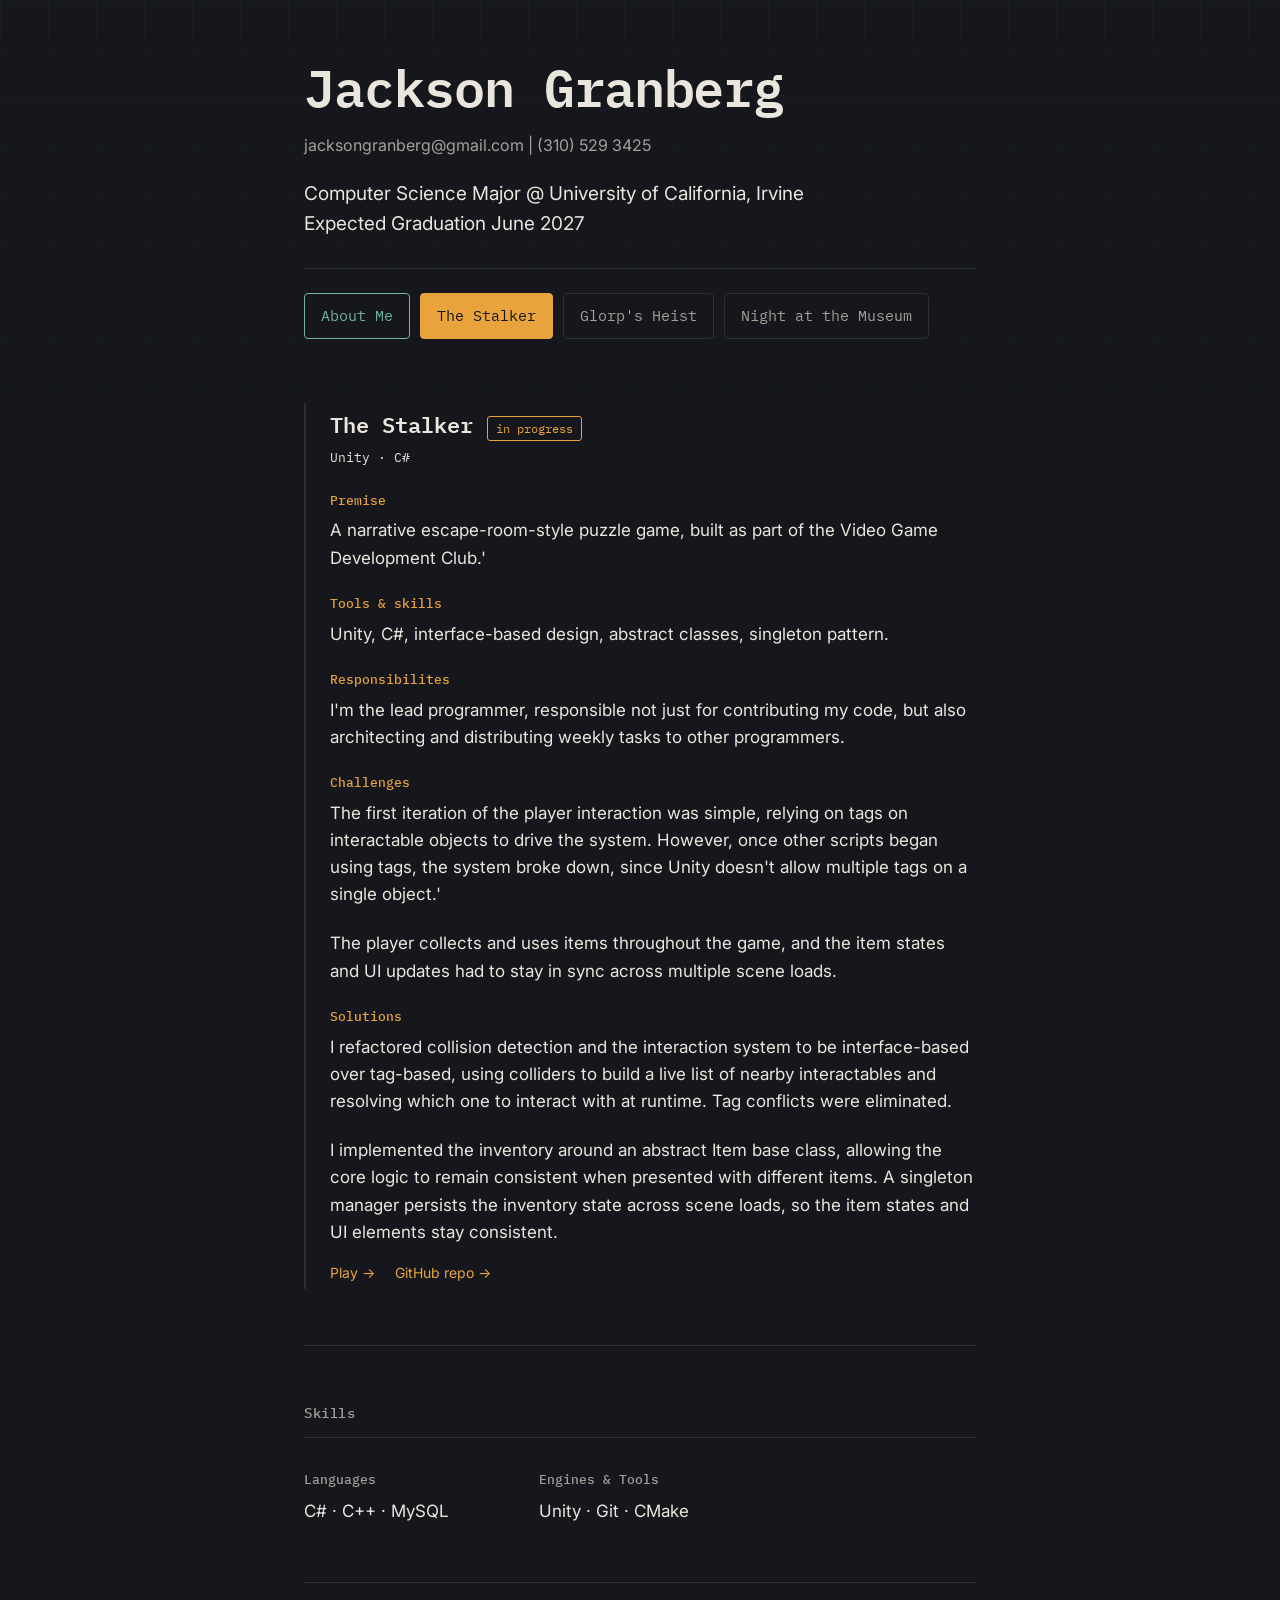
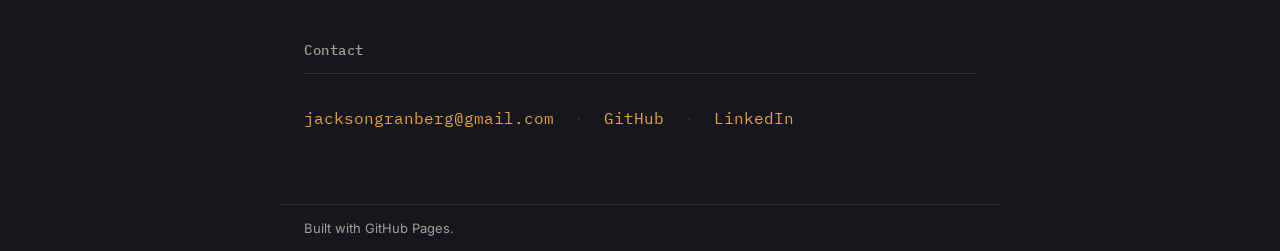
==== projects.html @ 7d77b70b "update 1 reordered some elements, changed landing page, added some links" ====
<!DOCTYPE html>
<html lang="en">
<head>
<meta charset="UTF-8">
<meta name="viewport" content="width=device-width, initial-scale=1.0">
<title>Jackson — Software Engineer</title>
<link rel="preconnect" href="https://fonts.googleapis.com">
<link rel="preconnect" href="https://fonts.gstatic.com" crossorigin>
<link href="https://fonts.googleapis.com/css2?family=IBM+Plex+Mono:wght@400;500;600&family=Inter:wght@400;500&display=swap" rel="stylesheet">
<link rel="stylesheet" href="style.css">
</head>
<body>

<div class="grid-bg" aria-hidden="true"></div>

<header class="intro">
    <div class="wrap">
        <h1>Jackson Granberg</h1>
        <p class="contact">jacksongranberg@gmail.com  |  (310) 529 3425</p>
        <p class="studentinfo">Computer Science Major @ University of California, Irvine<br />Expected Graduation June 2027</p>
        <nav class="tabs" role="tablist">
            <a class="tab-btn about-btn" href="index.html">About Me</a>
            <button class="tab-btn is-active-tab" data-target="stalker" role="tab" aria-selected="true">The Stalker</button>
            <button class="tab-btn" data-target="glorps-heist" role="tab" aria-selected="false">Glorp's Heist</button>
            <button class="tab-btn" data-target="night-museum" role="tab" aria-selected="false">Night at the Museum</button>
        </nav>
    </div>
</header>

<main class="wrap">

  <section id="projects">
    <div class="project-stage">
        
        <article class="project pos-center is-active" id="stalker">
            <div class="project-head">
                <h2>The Stalker</h2>
                <span class="status">in progress</span>
            </div>
            <p class="stack">Unity · C#</p>

            <h4>Premise</h4>
            <p>A narrative escape-room-style puzzle game, built as part of the Video Game Development Club.'</p>

            <h4>Tools &amp; skills</h4>
            <p>Unity, C#, interface-based design, abstract classes, singleton pattern.</p>

            <h4>Responsibilites</h4>
            <p>I'm the lead programmer, responsible not just for contributing my code, but also architecting and distributing weekly tasks to other programmers.</p>

            <h4>Challenges</h4>
            <p>The first iteration of the player interaction was simple, relying on tags on interactable objects to drive the system. However, once other scripts began using tags, the system broke down, since Unity doesn't allow multiple tags on a single object.'</p>
            <p>The player collects and uses items throughout the game, and the item states and UI updates had to stay in sync across multiple scene loads.</p>

            <h4>Solutions</h4>
            <p>I refactored collision detection and the interaction system to be interface-based over tag-based, using colliders to build a live list of nearby interactables and resolving which one to interact with at runtime. Tag conflicts were eliminated.</p>
            <p>I implemented the inventory around an abstract Item base class, allowing the core logic to remain consistent when presented with different items. A singleton manager persists the inventory state across scene loads, so the item states and UI elements stay consistent.</p>

            <div class="links">
                <a href="PASTE_STALKER_PLAY_LINK" class="link-placeholder">Play →</a>
                <a href="PASTE_STALKER_GITHUB_LINK" class="link-placeholder">GitHub repo →</a>
            </div>
        </article>

        <article class="project pos-left" id="glorps-heist">
            <div class="project-head">
                <h2>Glorp's Heist</h2>
                <span class="status">1st place — game jam</span>
            </div>
            <p class="stack">Unity · C#</p>

            <h4>Premise</h4>
            <p>A guard-patrol puzzle game where players navigate around guards walking fixed paths, timing their movement to stay out of sight.</p>

            <h4>Tools &amp; skills</h4>
            <p>Unity, C#, vision/detection systems, raycasts, modular tooling, working under time pressure.</p>

            <h4>Challenges</h4>
            <p>As a game jam project, we had very little time to spend on level design itself. Hardcoding guard behaviour for each level would make code refinements time-consuming, so more modularity was needed.</p>
            <p>The modularity of the guard patrols caused a second issue with guard vision. The vision cones needed to update in real-time to create responsive, fair gameplay.</p>

            <h4>Solutions</h4>
            <p>I architected the guard patrol system like a level editor, allowing for quick on-the-fly adjustments to paths and timings. It funtions through the Unity inspector, allowing for modifications without touching the code, allowing for rapid iterations.</p>
            <p>To keep vision cones accurate against changing geometry, I used raycasts and colliders to allow for live updates and detection.</p>

            <div class="links">
                <a href="https://becxah.itch.io/glorps-heist" class="link-placeholder">Play →</a>
                <a href="PASTE_GLORPS_HEIST_GITHUB_LINK" class="link-placeholder">GitHub repo →</a>
            </div>
        </article>

    <article class="project pos-left" id="night-museum">
        <div class="project-head">
            <h2>Night at the White House</h2>
            <span class="status">finished — game jam</span>
        </div>
        <p class="stack">Unity · C#</p>

        <h4>Premise</h4>
        <p>A trash-collecting endless roguelike where players clear rooms to earn trash, buy upgrades, and eventually win.</p>

        <h4>Tools &amp; skills</h4>
        <p>Unity, C#, procedural generation, minigame design, texture maps, mouse tracking</p>

        <h4>Challenges</h4>
        <p>One room would get boring fast, so we needed rooms that felt different on different runs to keep gameplay fresh.</p>
        <p>One of our minigames involved wiping dirt off a picture frame, and I had no starting point, so I needed to learn how to implement this feature.</p>

        <h4>Solutions</h4>
        <p>I built three distinct room layouts, which then had randomized trash and trap spawns within a specific areas over a collider.</p>
        <p>To cause the effect of cleaning dirt, I created a dirty render texture, which the player then paints onto using mouse tracking with a texture mask, revealing the sprite underneath.</p>

        <div class="links">
            <a href="https://becxah.itch.io/night-at-the-white-house" class="link-placeholder">Play →</a>
            <a href="PASTE_MUSEUM_GITHUB_LINK" class="link-placeholder">GitHub repo →</a>
        </div>
    </article>

    </div>
  </section>

  <section id="skills">
    <h2 class="section-label">Skills</h2>
    <div class="skills-grid">
      <div class="skills-col">
        <h4>Languages</h4>
        <p>C# · C++ · MySQL</p>
      </div>
      <div class="skills-col">
        <h4>Engines &amp; Tools</h4>
        <p>Unity · Git · CMake</p>
      </div>
    </div>
  </section>

  <section id="contact">
    <h2 class="section-label">Contact</h2>
    <p class="contact-line">
        <a href="mailto:jacksongranberg@gmail.com">jacksongranberg@gmail.com</a>
      <span class="sep">·</span>
      <a href="https://github.com/krazyjax">GitHub</a>
      <span class="sep">·</span>
      <a href="https://linkedin.com/in/jackson-granberg-7b9085273">LinkedIn</a>
    </p>
  </section>

</main>

<footer class="wrap">
  <p>Built with GitHub Pages.</p>
</footer>

<script>
(function () {
  var tabs = document.querySelectorAll('.tab-btn');
  var stage = document.querySelector('.project-stage');

  function switchTo(id) {
    var next = stage.querySelector('#' + id);
    var current = stage.querySelector('.project.is-active');
    if (!next || next === current) return;

    if (current) {
      current.classList.remove('is-active', 'pos-center', 'pos-right');
      current.classList.add('pos-left');
      current.setAttribute('aria-hidden', 'true');
    }

    // Snap the incoming panel to the right, instantly, before animating in.
    next.classList.add('no-transition', 'pos-right');
    next.classList.remove('pos-left', 'pos-center');
    void next.offsetWidth; // force reflow so the snap registers before we transition
    next.classList.remove('no-transition');
    next.removeAttribute('aria-hidden');

    requestAnimationFrame(function () {
      next.classList.remove('pos-right');
      next.classList.add('pos-center', 'is-active');
    });

    tabs.forEach(function (btn) {
      var isTarget = btn.dataset.target === id;
      btn.classList.toggle('is-active-tab', isTarget);
      btn.setAttribute('aria-selected', isTarget);
    });
  }

  tabs.forEach(function (btn) {
    if (!btn.dataset.target) return;
    btn.addEventListener('click', function () {
      switchTo(btn.dataset.target);
    });
  });
})();
</script>

</body>
</html>
---- style.css ----
:root {
  --bg: #15171c;
  --bg-raised: #1b1e24;
  --text: #eae6dd;
  --text-dim: #a4a099;
  --accent: #e8a33d;
  --accent2: #6fb3a0;
  --rule: #2b2e35;
  --mono: 'IBM Plex Mono', 'Courier New', monospace;
  --sans: 'Inter', -apple-system, BlinkMacSystemFont, 'Segoe UI', sans-serif;
}

* { box-sizing: border-box; }

html {
  scroll-behavior: smooth;
}

body {
  margin: 0;
  background: var(--bg);
  color: var(--text);
  font-family: var(--sans);
  line-height: 1.6;
  font-size: 17px;
  position: relative;
}

@media (prefers-reduced-motion: reduce) {
  html { scroll-behavior: auto; }
}

.grid-bg {
  position: fixed;
  inset: 0;
  z-index: 0;
  pointer-events: none;
  background-image:
    linear-gradient(var(--rule) 1px, transparent 1px),
    linear-gradient(90deg, var(--rule) 1px, transparent 1px);
  background-size: 48px 48px;
  opacity: 0.25;
  mask-image: linear-gradient(to bottom, black, transparent 700px);
  -webkit-mask-image: linear-gradient(to bottom, black, transparent 700px);
}

.wrap {
  max-width: 720px;
  margin: 0 auto;
  padding: 0 24px;
  position: relative;
  z-index: 1;
}

/* Intro */

.intro {
  padding: 45px 0 8px;
}

.prompt {
  font-family: var(--mono);
  color: var(--text-dim);
  font-size: 15px;
  margin: 0 0 8px;
}

.prompt-symbol {
  color: var(--accent);
}

h1 {
  font-family: var(--mono);
  font-size: 52px;
  font-weight: 600;
  margin: 0 0 5px;
  letter-spacing: -0.02em;
}

.contact {
    font-size: 16px;
    max-width: 58ch;
    color: var(--text-dim);
    margin: 0 0 20px;
}

.studentinfo {
  font-size: 19px;
  max-width: 54ch;
  margin: 0 0 12px;
  color: var(--text);
}

.sub {
  font-size: 16px;
  max-width: 58ch;
  color: var(--text-dim);
  margin: 0;
}

.sub em {
  color: var(--text);
  font-style: normal;
  border-bottom: 1px solid var(--accent);
}

/* Tabs */

.tabs {
  display: flex;
  flex-wrap: wrap;
  gap: 10px;
  margin-top: 28px;
  padding-top: 24px;
  border-top: 1px solid var(--rule);
}

.tab-btn {
  font-family: var(--mono);
  font-size: 15px;
  color: var(--text-dim);
  background: transparent;
  border: 1px solid var(--rule);
  border-radius: 4px;
  padding: 10px 16px;
  cursor: pointer;
  text-decoration: none;
  display: inline-block;
  transition: color .2s ease, border-color .2s ease, background .2s ease;
}

.tab-btn:hover {
  color: var(--text);
  border-color: var(--text-dim);
}

.tab-btn:focus-visible {
  outline: 2px solid var(--accent);
  outline-offset: 2px;
}

.tab-btn.is-active-tab {
  color: var(--bg);
  background: var(--accent);
  border-color: var(--accent);
}

.tab-btn.about-btn {
  color: var(--accent2);
  border-color: var(--accent2);
}

.tab-btn.about-btn:hover {
  color: var(--bg);
  background: var(--accent2);
  border-color: var(--accent2);
}

.tab-btn.about-btn.is-active-tab {
  color: var(--bg);
  background: var(--accent2);
  border-color: var(--accent2);
}

/* Section labels (Skills / Contact) */

.section-label {
  font-family: var(--mono);
  font-size: 14px;
  font-weight: 500;
  letter-spacing: 0.04em;
  color: var(--text-dim);
  margin: 0 0 32px;
  padding-bottom: 12px;
  border-bottom: 1px solid var(--rule);
}

section {
  padding: 56px 0;
}

section + section {
  border-top: 1px solid var(--rule);
}

/* Project stage — all panels stacked in the same grid cell, only one visible */

.project-stage {
  display: grid;
}

.project-stage .project {
  grid-column: 1;
  grid-row: 1;
  transition: opacity .5s cubic-bezier(.4,0,.2,1), transform .5s cubic-bezier(.4,0,.2,1);
  pointer-events: none;
}

.project-stage .project.no-transition {
  transition: none;
}

.project-stage .project.pos-left {
  opacity: 0;
  transform: translateX(-36px);
}

.project-stage .project.pos-right {
  opacity: 0;
  transform: translateX(36px);
}

.project-stage .project.pos-center {
  opacity: 1;
  transform: translateX(0);
}

.project-stage .project.is-active {
  pointer-events: auto;
}

/* Projects — case study content */

.project {
  border-left: 2px solid var(--rule);
  padding: 4px 0 4px 24px;
}

.project-head {
  display: flex;
  align-items: baseline;
  gap: 14px;
  flex-wrap: wrap;
  margin-bottom: 6px;
}

.project h2 {
  font-family: var(--mono);
  font-size: 22px;
  font-weight: 600;
  margin: 0;
  color: var(--text);
}

.status {
  font-family: var(--mono);
  font-size: 12px;
  padding: 2px 8px;
  border-radius: 3px;
  white-space: nowrap;
  color: var(--accent);
  border: 1px solid var(--accent);
}

.stack {
  font-family: var(--mono);
  font-size: 13px;
  color: var(--text-dim);
  margin: 0 0 22px;
}

.project h4 {
  font-family: var(--mono);
  font-size: 13px;
  font-weight: 500;
  color: var(--accent);
  margin: 0 0 6px;
}

.project p {
  margin: 0 0 22px;
  color: var(--text);
  max-width: 62ch;
}

.links {
  display: flex;
  gap: 20px;
  font-size: 14px;
  margin-top: -6px;
}

.links a {
  color: var(--accent);
  text-decoration: none;
  border-bottom: 1px solid transparent;
}

.links a:hover,
.links a:focus-visible {
  border-bottom-color: var(--accent);
}

/* Skills */

.skills-grid {
  display: grid;
  grid-template-columns: repeat(3, 1fr);
  gap: 32px;
}

.skills-col h4 {
  font-family: var(--mono);
  font-size: 13px;
  font-weight: 500;
  color: var(--text-dim);
  margin: 0 0 8px;
}

.skills-col p {
  margin: 0;
}

/* Contact */

.contact-line {
  font-family: var(--mono);
  font-size: 16px;
}

.contact-line a {
  color: var(--accent);
  text-decoration: none;
  border-bottom: 1px solid transparent;
}

.contact-line a:hover,
.contact-line a:focus-visible {
  border-bottom-color: var(--accent);
}

.sep {
  color: var(--rule);
  margin: 0 10px;
}

/* About page */

.about-hero p {
  max-width: 60ch;
  color: var(--text-dim);
}

.about-block {
  margin-bottom: 40px;
}

.about-block:last-child {
  margin-bottom: 0;
}

.about-block h4 {
  font-family: var(--mono);
  font-size: 13px;
  font-weight: 500;
  color: var(--accent2);
  margin: 0 0 8px;
}

.about-block p {
  margin: 0;
  max-width: 62ch;
  color: var(--text);
}

footer {
  padding: 32px 0 64px;
  color: var(--text-dim);
  font-size: 13px;
  border-top: 1px solid var(--rule);
}

a:focus-visible,
button:focus-visible {
  outline: 2px solid var(--accent);
  outline-offset: 2px;
}

/* Responsive */

@media (max-width: 600px) {
  .intro { padding: 64px 0 48px; }
  h1 { font-size: 38px; }
  .role { font-size: 17px; }
  .skills-grid { grid-template-columns: 1fr; gap: 20px; }
  .project { padding-left: 16px; }
  .tab-btn { font-size: 13px; padding: 9px 12px; }
}
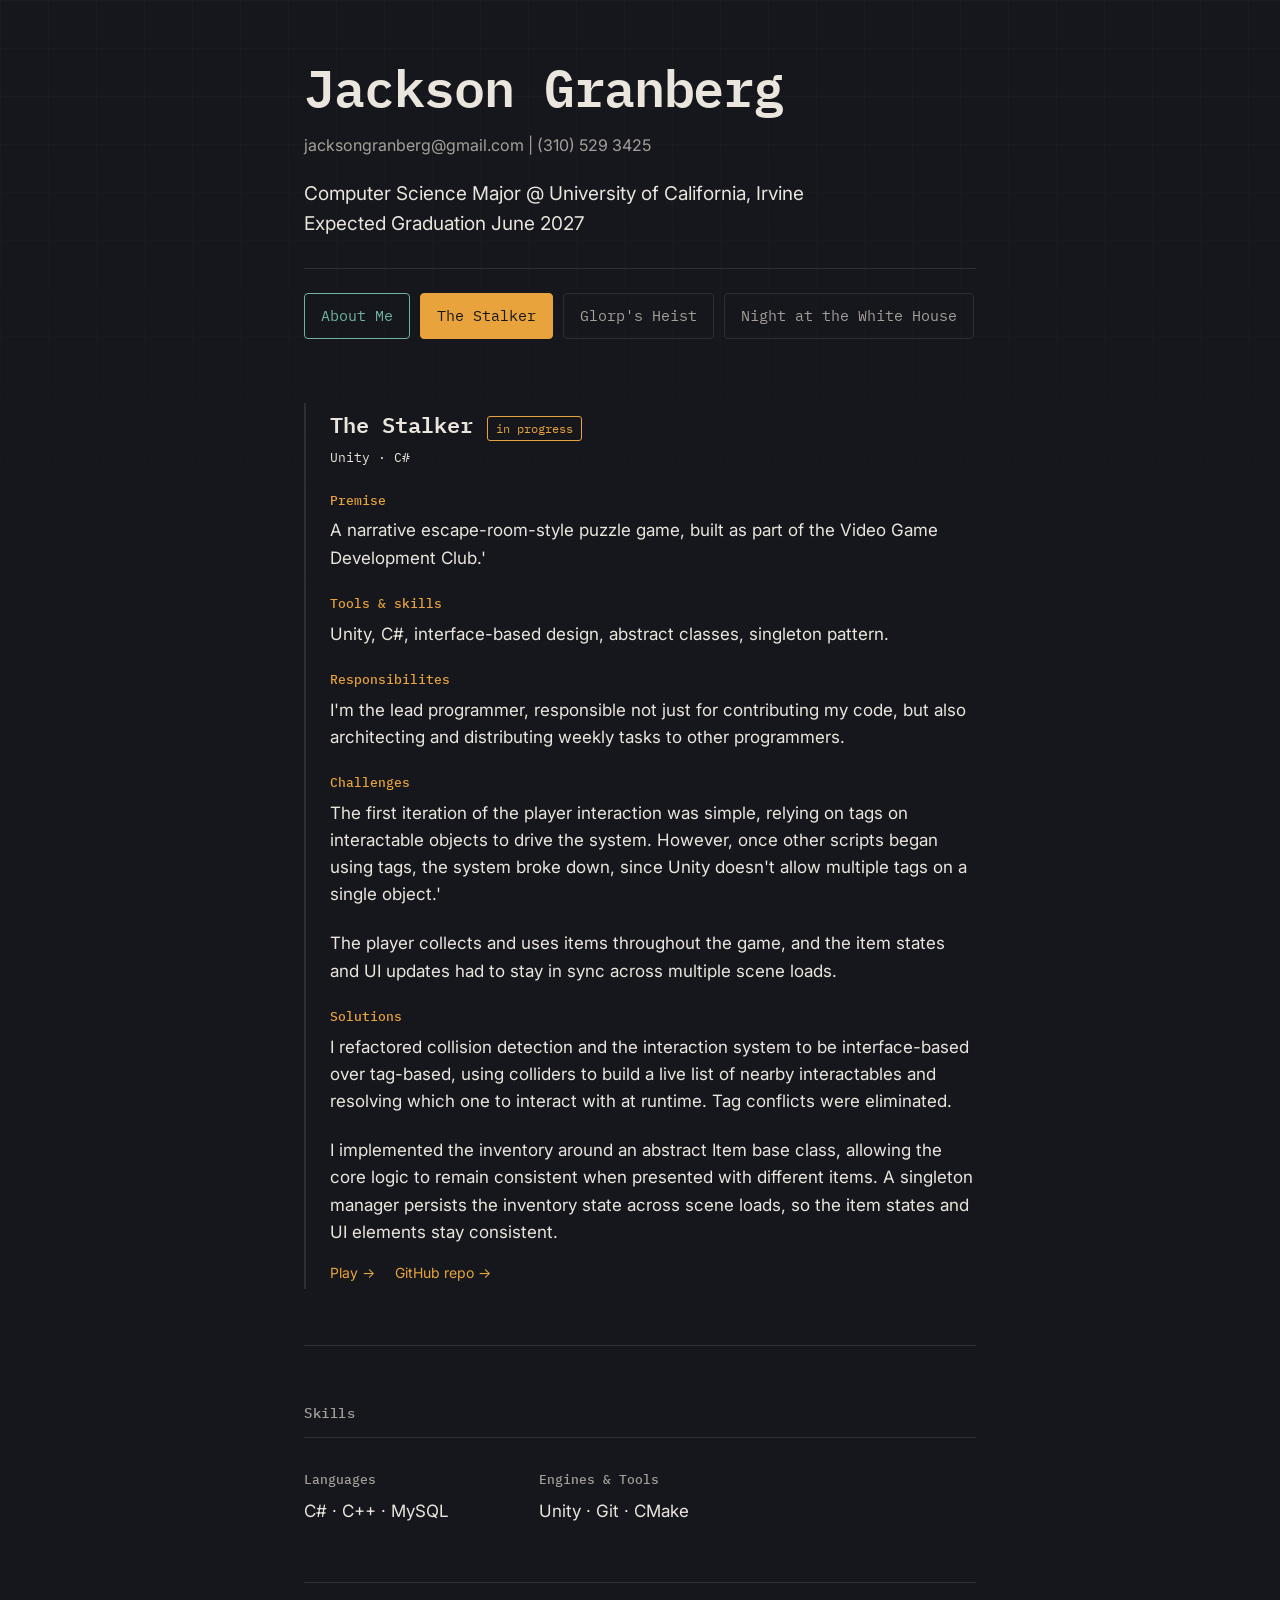
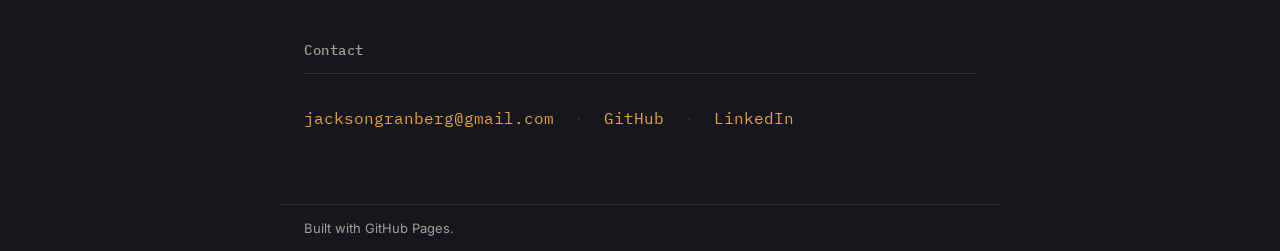
==== commit ed24ab09: "fixed a typo" ====
--- a/projects.html
+++ b/projects.html
@@ -22,7 +22,7 @@
             <a class="tab-btn about-btn" href="index.html">About Me</a>
             <button class="tab-btn is-active-tab" data-target="stalker" role="tab" aria-selected="true">The Stalker</button>
             <button class="tab-btn" data-target="glorps-heist" role="tab" aria-selected="false">Glorp's Heist</button>
-            <button class="tab-btn" data-target="night-museum" role="tab" aria-selected="false">Night at the Museum</button>
+            <button class="tab-btn" data-target="night-museum" role="tab" aria-selected="false">Night at the White House</button>
         </nav>
     </div>
 </header>
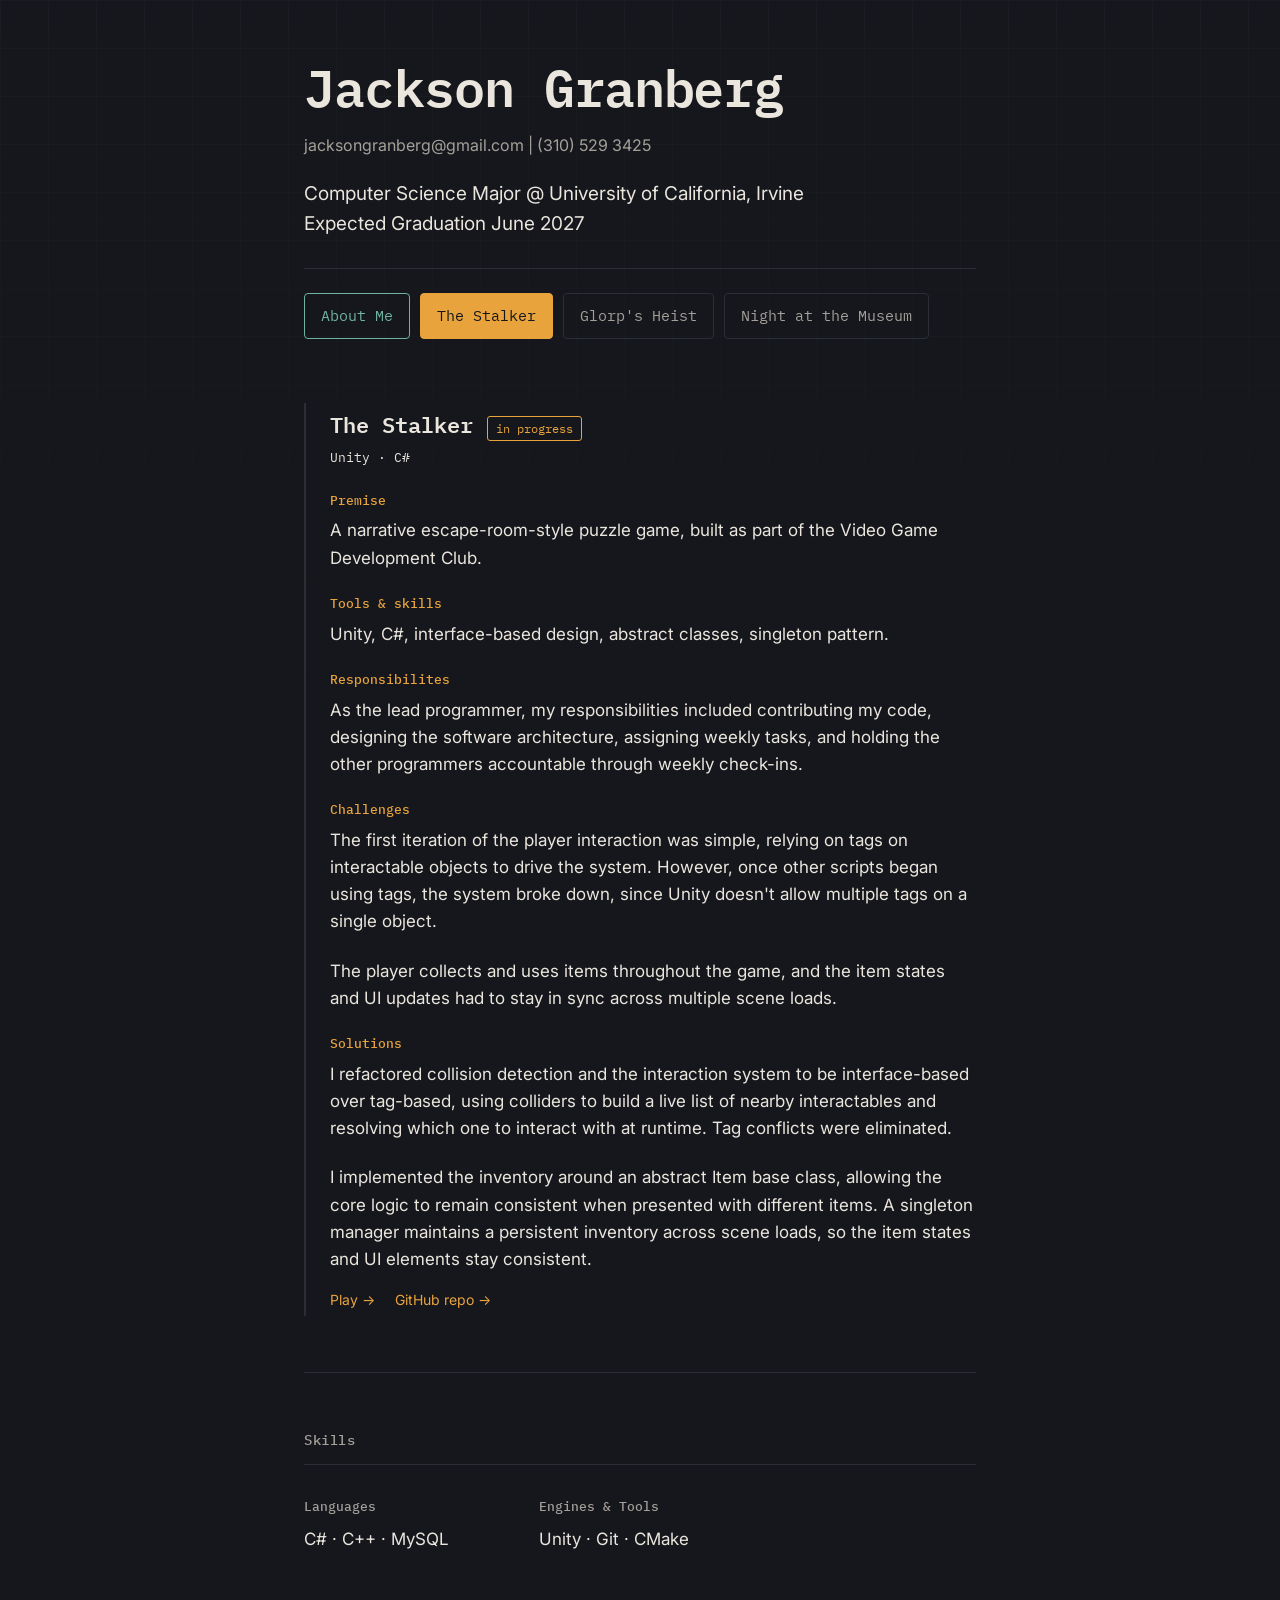
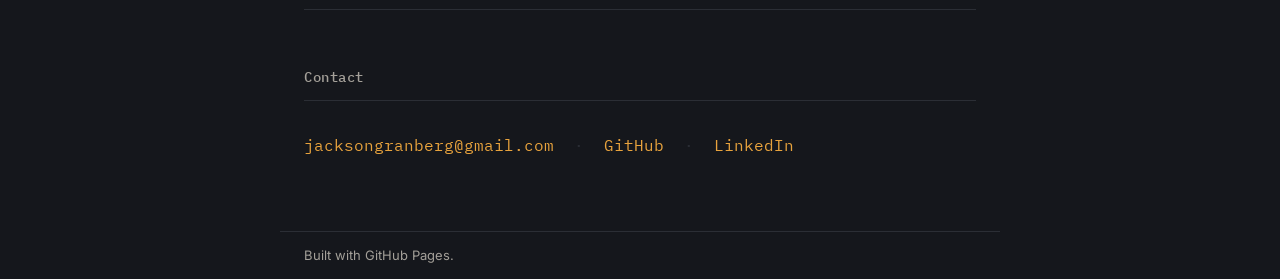
==== commit 6a52c641: "proofread and edit of projects.html" ====
--- a/projects.html
+++ b/projects.html
@@ -22,7 +22,7 @@
             <a class="tab-btn about-btn" href="index.html">About Me</a>
             <button class="tab-btn is-active-tab" data-target="stalker" role="tab" aria-selected="true">The Stalker</button>
             <button class="tab-btn" data-target="glorps-heist" role="tab" aria-selected="false">Glorp's Heist</button>
-            <button class="tab-btn" data-target="night-museum" role="tab" aria-selected="false">Night at the White House</button>
+            <button class="tab-btn" data-target="night-museum" role="tab" aria-selected="false">Night at the Museum</button>
         </nav>
     </div>
 </header>
@@ -40,21 +40,21 @@
             <p class="stack">Unity · C#</p>
 
             <h4>Premise</h4>
-            <p>A narrative escape-room-style puzzle game, built as part of the Video Game Development Club.'</p>
+            <p>A narrative escape-room-style puzzle game, built as part of the Video Game Development Club.</p>
 
             <h4>Tools &amp; skills</h4>
             <p>Unity, C#, interface-based design, abstract classes, singleton pattern.</p>
 
             <h4>Responsibilites</h4>
-            <p>I'm the lead programmer, responsible not just for contributing my code, but also architecting and distributing weekly tasks to other programmers.</p>
+            <p>As the lead programmer, my responsibilities included contributing my code, designing the software architecture, assigning weekly tasks, and holding the other programmers accountable through weekly check-ins.</p>
 
             <h4>Challenges</h4>
-            <p>The first iteration of the player interaction was simple, relying on tags on interactable objects to drive the system. However, once other scripts began using tags, the system broke down, since Unity doesn't allow multiple tags on a single object.'</p>
+            <p>The first iteration of the player interaction was simple, relying on tags on interactable objects to drive the system. However, once other scripts began using tags, the system broke down, since Unity doesn't allow multiple tags on a single object.</p>
             <p>The player collects and uses items throughout the game, and the item states and UI updates had to stay in sync across multiple scene loads.</p>
 
             <h4>Solutions</h4>
             <p>I refactored collision detection and the interaction system to be interface-based over tag-based, using colliders to build a live list of nearby interactables and resolving which one to interact with at runtime. Tag conflicts were eliminated.</p>
-            <p>I implemented the inventory around an abstract Item base class, allowing the core logic to remain consistent when presented with different items. A singleton manager persists the inventory state across scene loads, so the item states and UI elements stay consistent.</p>
+            <p>I implemented the inventory around an abstract Item base class, allowing the core logic to remain consistent when presented with different items. A singleton manager maintains a persistent inventory across scene loads, so the item states and UI elements stay consistent.</p>
 
             <div class="links">
                 <a href="PASTE_STALKER_PLAY_LINK" class="link-placeholder">Play →</a>
@@ -80,12 +80,12 @@
             <p>The modularity of the guard patrols caused a second issue with guard vision. The vision cones needed to update in real-time to create responsive, fair gameplay.</p>
 
             <h4>Solutions</h4>
-            <p>I architected the guard patrol system like a level editor, allowing for quick on-the-fly adjustments to paths and timings. It funtions through the Unity inspector, allowing for modifications without touching the code, allowing for rapid iterations.</p>
-            <p>To keep vision cones accurate against changing geometry, I used raycasts and colliders to allow for live updates and detection.</p>
+            <p>I deisgned the guard patrol system with many easily adjustable options, allowing for quick on-the-fly adjustments to paths and timings. It functions through the Unity inspector, allowing for modifications without touching the code, allowing for rapid iterations. The overall function is similar to that of a level editor.</p>
+            <p>To keep vision cones accurate against changing geometry, I used raycasts and colliders for realistic, responsive live updates and detection.</p>
 
             <div class="links">
                 <a href="https://becxah.itch.io/glorps-heist" class="link-placeholder">Play →</a>
-                <a href="PASTE_GLORPS_HEIST_GITHUB_LINK" class="link-placeholder">GitHub repo →</a>
+                <a href="https://github.com/KrazyJax/Glorps-Heist-Source-Code" class="link-placeholder">GitHub repo →</a>
             </div>
         </article>
 
@@ -103,16 +103,16 @@
         <p>Unity, C#, procedural generation, minigame design, texture maps, mouse tracking</p>
 
         <h4>Challenges</h4>
-        <p>One room would get boring fast, so we needed rooms that felt different on different runs to keep gameplay fresh.</p>
-        <p>One of our minigames involved wiping dirt off a picture frame, and I had no starting point, so I needed to learn how to implement this feature.</p>
+        <p>Using a single lacked novelty for the user and would've gotten stale fast, so we needed rooms that felt different on different runs to keep gameplay fresh.</p>
+        <p>One of our minigames involved wiping dirt off a picture frame. Having no starting point, so I needed to learn how to implement this feature.</p>
 
         <h4>Solutions</h4>
-        <p>I built three distinct room layouts, which then had randomized trash and trap spawns within a specific areas over a collider.</p>
+        <p>I built three distinct room layouts, which then had randomized trash and trap spawns within specific areas over a collider.</p>
         <p>To cause the effect of cleaning dirt, I created a dirty render texture, which the player then paints onto using mouse tracking with a texture mask, revealing the sprite underneath.</p>
 
         <div class="links">
             <a href="https://becxah.itch.io/night-at-the-white-house" class="link-placeholder">Play →</a>
-            <a href="PASTE_MUSEUM_GITHUB_LINK" class="link-placeholder">GitHub repo →</a>
+            <a href="https://github.com/KrazyJax/Night-At-The-White-House-Source-Code" class="link-placeholder">GitHub repo →</a>
         </div>
     </article>
 
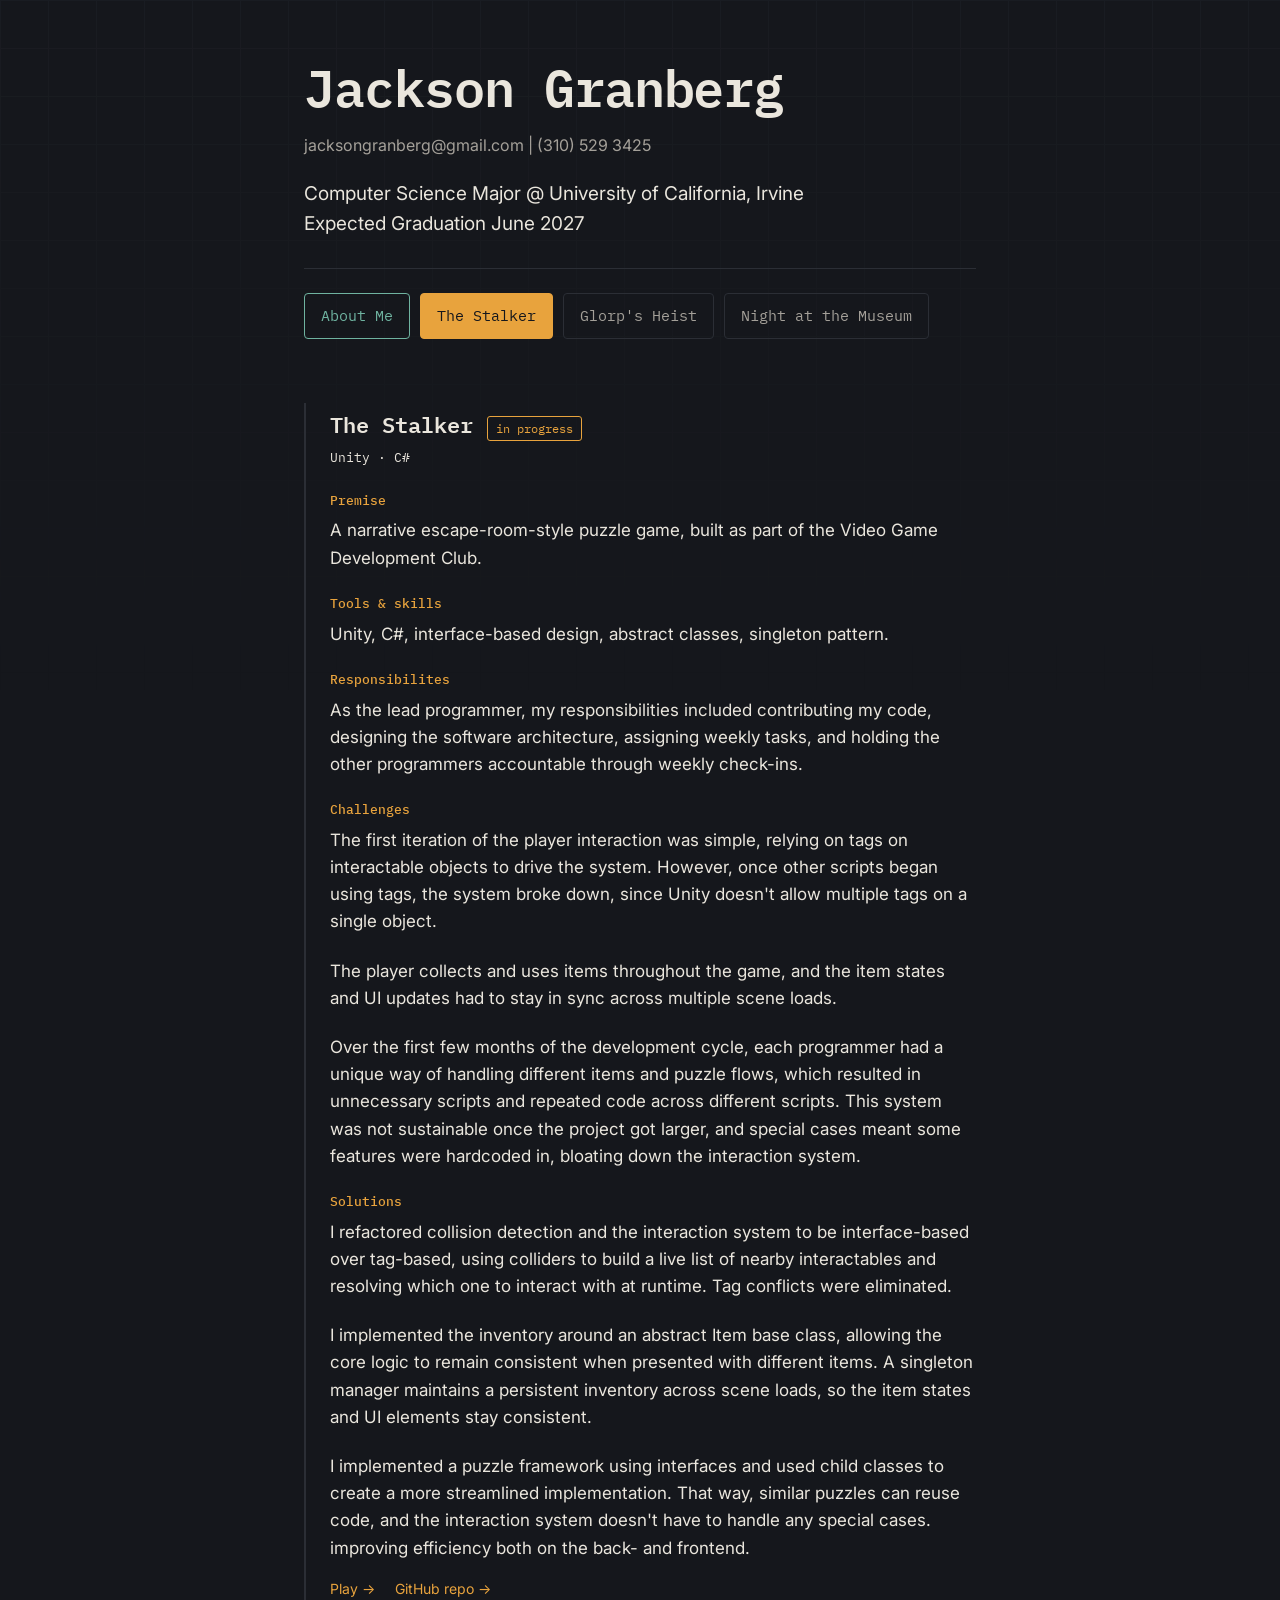
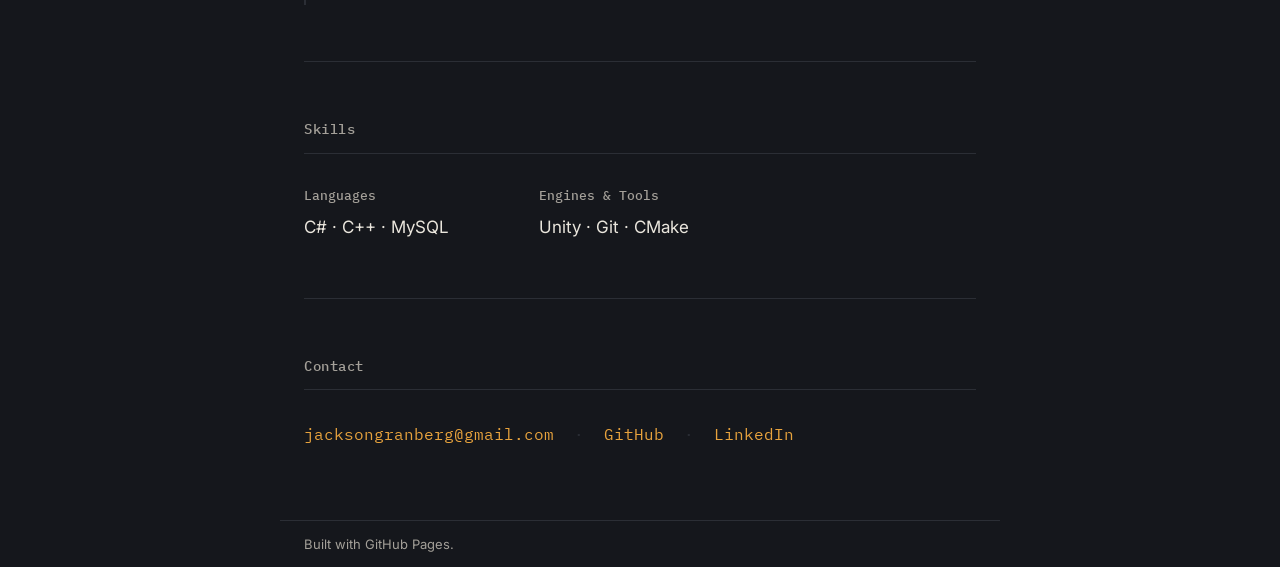
==== commit 56bb643d: "added detail to The Stalker" ====
--- a/projects.html
+++ b/projects.html
@@ -51,10 +51,12 @@
             <h4>Challenges</h4>
             <p>The first iteration of the player interaction was simple, relying on tags on interactable objects to drive the system. However, once other scripts began using tags, the system broke down, since Unity doesn't allow multiple tags on a single object.</p>
             <p>The player collects and uses items throughout the game, and the item states and UI updates had to stay in sync across multiple scene loads.</p>
+            <p>Over the first few months of the development cycle, each programmer had a unique way of handling different items and puzzle flows, which resulted in unnecessary scripts and repeated code across different scripts. This system was not sustainable once the project got larger, and special cases meant some features were hardcoded in, bloating down the interaction system.</p>
 
             <h4>Solutions</h4>
             <p>I refactored collision detection and the interaction system to be interface-based over tag-based, using colliders to build a live list of nearby interactables and resolving which one to interact with at runtime. Tag conflicts were eliminated.</p>
             <p>I implemented the inventory around an abstract Item base class, allowing the core logic to remain consistent when presented with different items. A singleton manager maintains a persistent inventory across scene loads, so the item states and UI elements stay consistent.</p>
+            <p>I implemented a puzzle framework using interfaces and used child classes to create a more streamlined implementation. That way, similar puzzles can reuse code, and the interaction system doesn't have to handle any special cases. improving efficiency both on the back- and frontend.</p>
 
             <div class="links">
                 <a href="PASTE_STALKER_PLAY_LINK" class="link-placeholder">Play →</a>
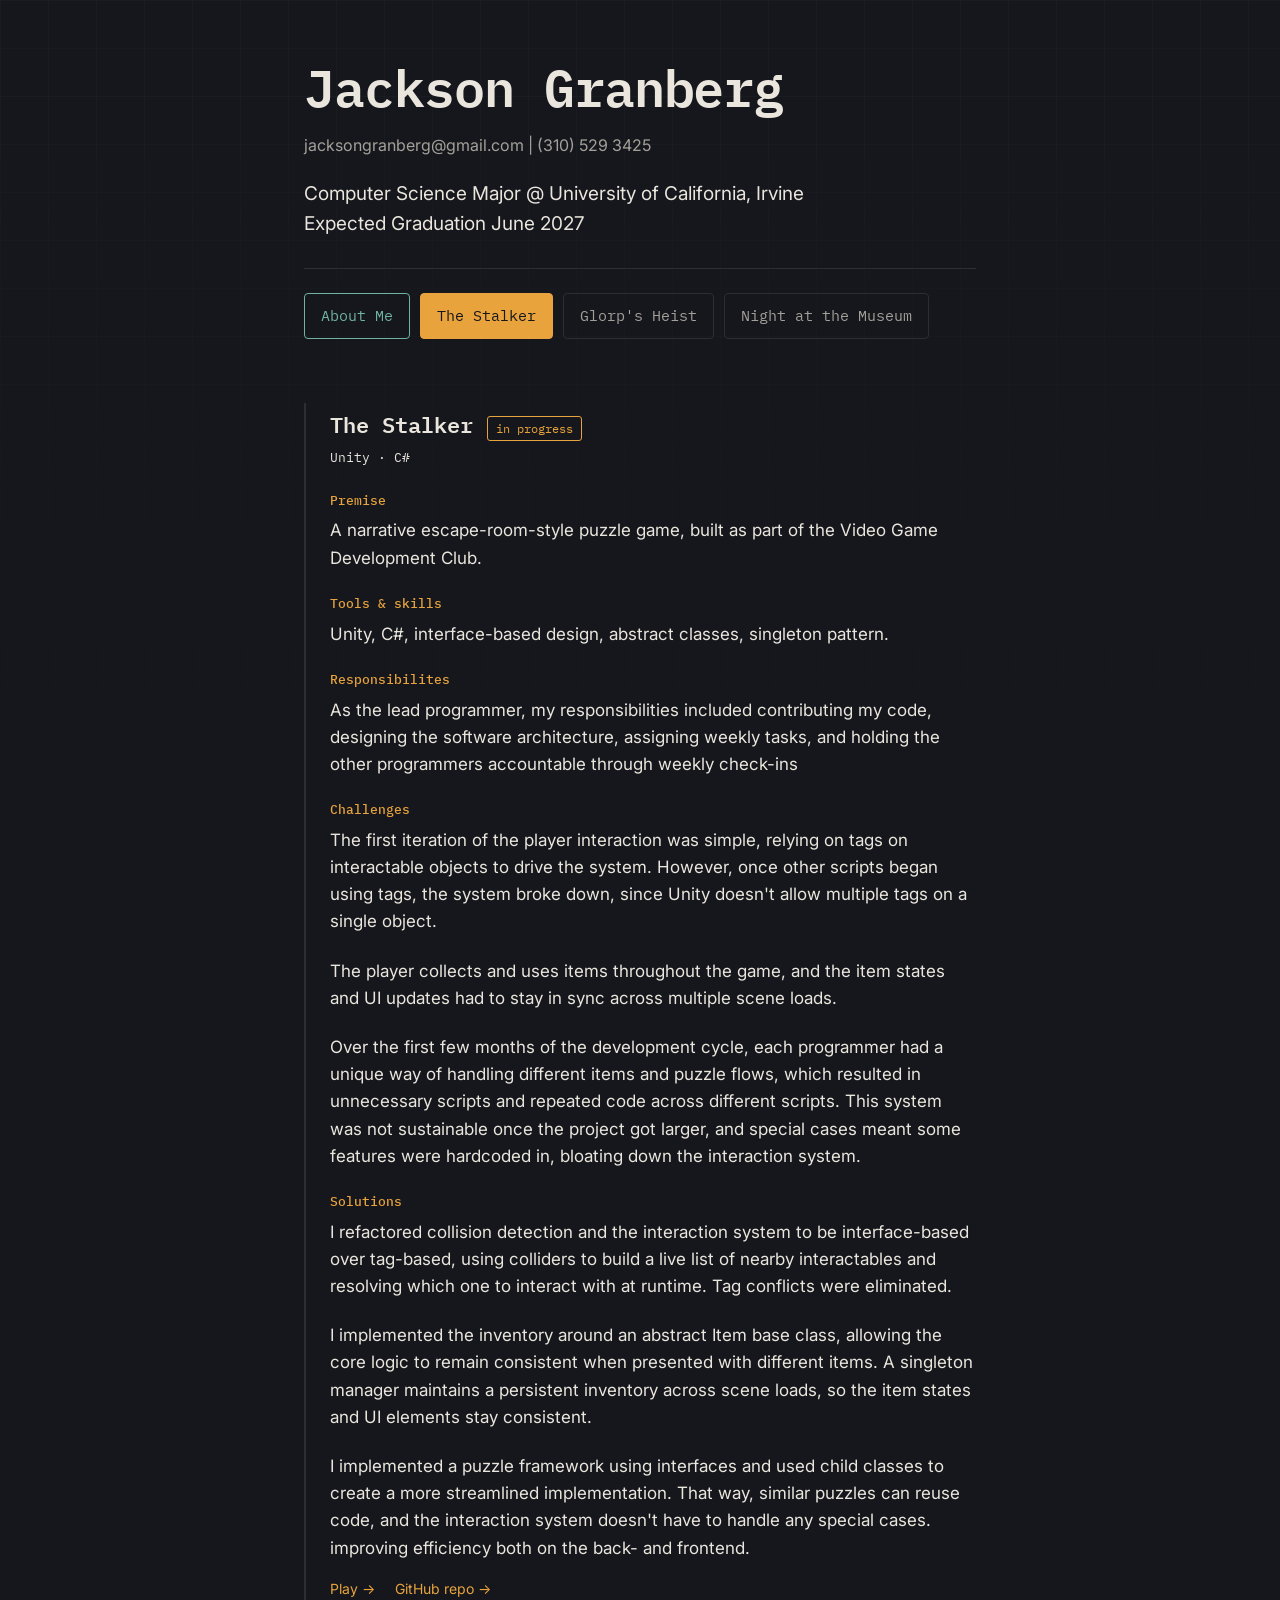
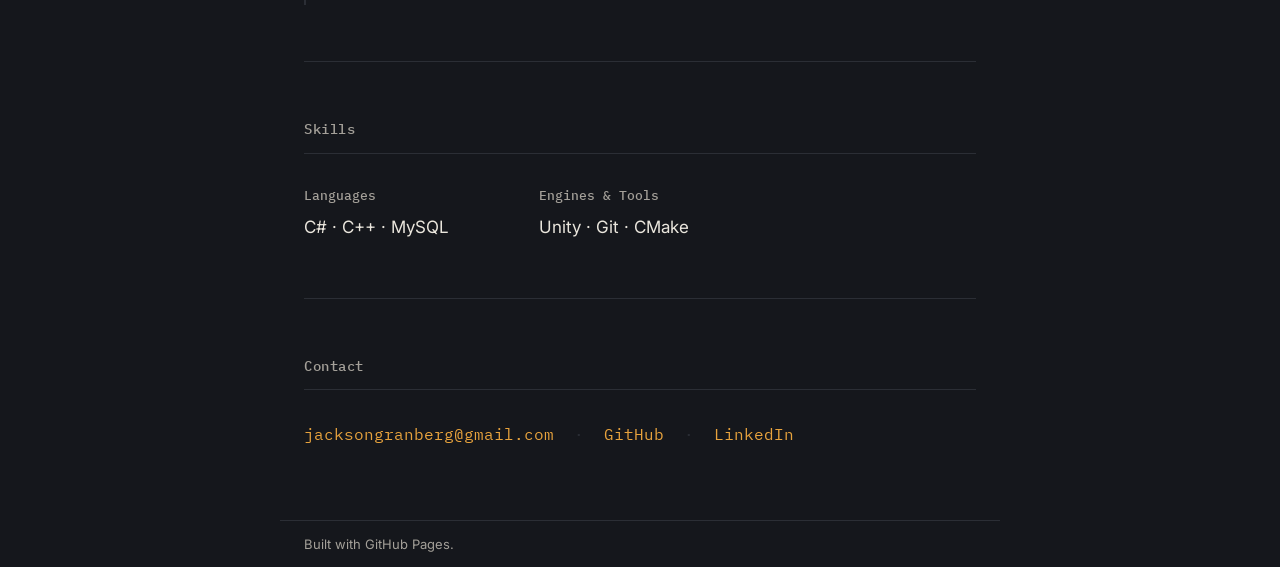
==== commit 46b67501: "Update projects.html" ====
--- a/projects.html
+++ b/projects.html
@@ -46,7 +46,7 @@
             <p>Unity, C#, interface-based design, abstract classes, singleton pattern.</p>
 
             <h4>Responsibilites</h4>
-            <p>As the lead programmer, my responsibilities included contributing my code, designing the software architecture, assigning weekly tasks, and holding the other programmers accountable through weekly check-ins.</p>
+            <p>As the lead programmer, my responsibilities included contributing my code, designing the software architecture, assigning weekly tasks, and holding the other programmers accountable through weekly check-ins</p>
 
             <h4>Challenges</h4>
             <p>The first iteration of the player interaction was simple, relying on tags on interactable objects to drive the system. However, once other scripts began using tags, the system broke down, since Unity doesn't allow multiple tags on a single object.</p>
@@ -75,7 +75,7 @@
             <p>A guard-patrol puzzle game where players navigate around guards walking fixed paths, timing their movement to stay out of sight.</p>
 
             <h4>Tools &amp; skills</h4>
-            <p>Unity, C#, vision/detection systems, raycasts, modular tooling, working under time pressure.</p>
+            <p>Unity, C#, vision/detection systems, raycasts, modular tooling, working under time pressure</p>
 
             <h4>Challenges</h4>
             <p>As a game jam project, we had very little time to spend on level design itself. Hardcoding guard behaviour for each level would make code refinements time-consuming, so more modularity was needed.</p>
@@ -102,7 +102,7 @@
         <p>A trash-collecting endless roguelike where players clear rooms to earn trash, buy upgrades, and eventually win.</p>
 
         <h4>Tools &amp; skills</h4>
-        <p>Unity, C#, procedural generation, minigame design, texture maps, mouse tracking</p>
+        <p>Unity, C#, procedural generation, minigame design, texture maps, mouse tracking, working under time pressure</p>
 
         <h4>Challenges</h4>
         <p>Using a single lacked novelty for the user and would've gotten stale fast, so we needed rooms that felt different on different runs to keep gameplay fresh.</p>
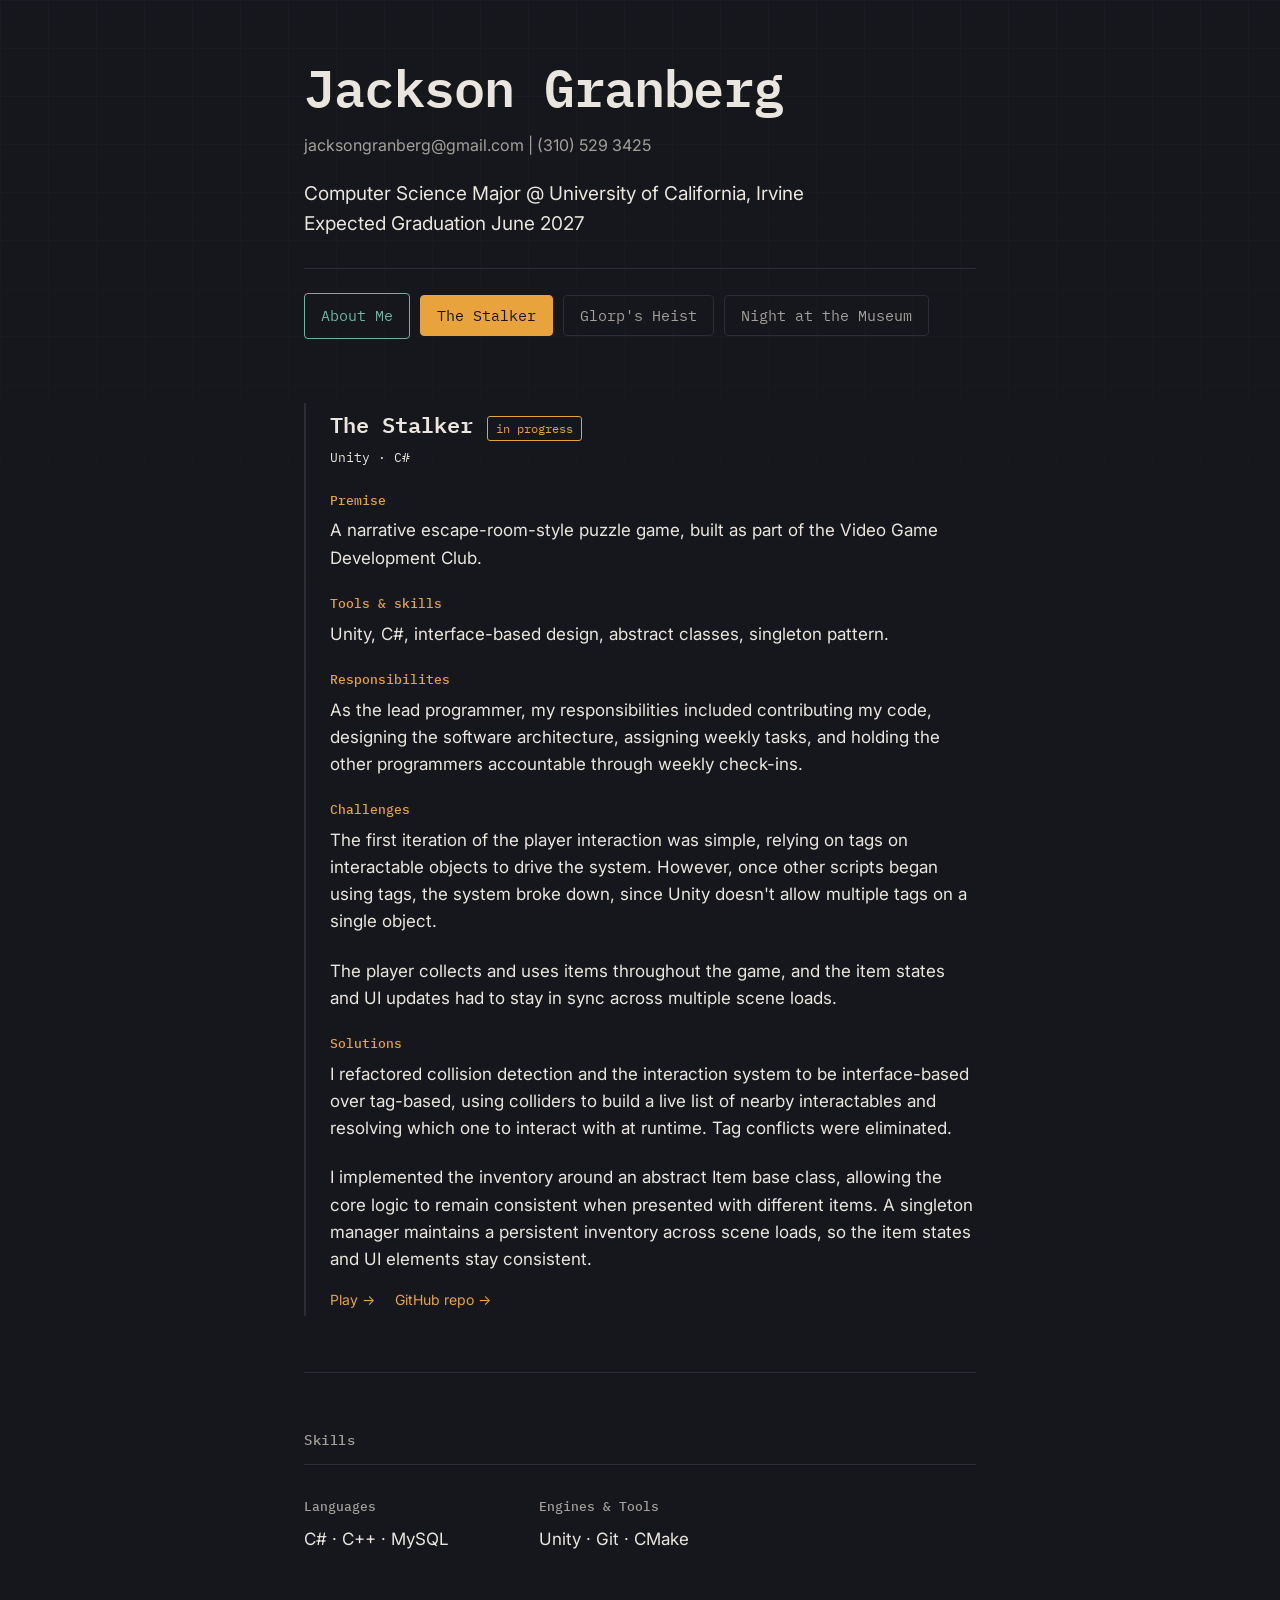
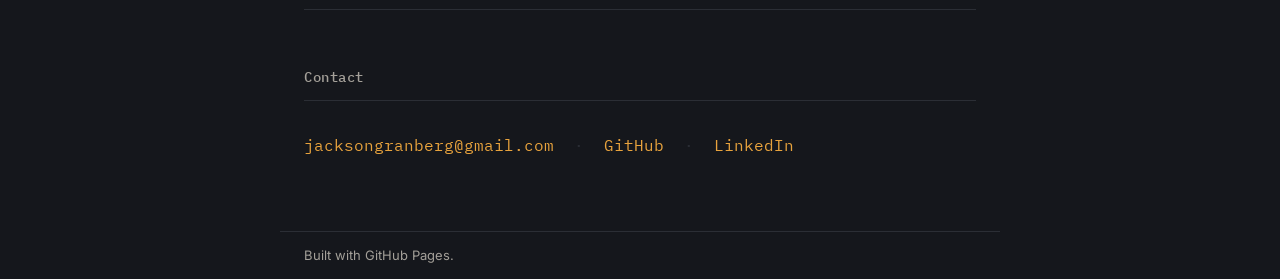
==== commit 2656a124: "final draft still missing gifs for each of the games, as well as github and itch links for the stalk" ====
--- a/projects.html
+++ b/projects.html
@@ -46,17 +46,15 @@
             <p>Unity, C#, interface-based design, abstract classes, singleton pattern.</p>
 
             <h4>Responsibilites</h4>
-            <p>As the lead programmer, my responsibilities included contributing my code, designing the software architecture, assigning weekly tasks, and holding the other programmers accountable through weekly check-ins</p>
+            <p>As the lead programmer, my responsibilities included contributing my code, designing the software architecture, assigning weekly tasks, and holding the other programmers accountable through weekly check-ins.</p>
 
             <h4>Challenges</h4>
             <p>The first iteration of the player interaction was simple, relying on tags on interactable objects to drive the system. However, once other scripts began using tags, the system broke down, since Unity doesn't allow multiple tags on a single object.</p>
             <p>The player collects and uses items throughout the game, and the item states and UI updates had to stay in sync across multiple scene loads.</p>
-            <p>Over the first few months of the development cycle, each programmer had a unique way of handling different items and puzzle flows, which resulted in unnecessary scripts and repeated code across different scripts. This system was not sustainable once the project got larger, and special cases meant some features were hardcoded in, bloating down the interaction system.</p>
 
             <h4>Solutions</h4>
             <p>I refactored collision detection and the interaction system to be interface-based over tag-based, using colliders to build a live list of nearby interactables and resolving which one to interact with at runtime. Tag conflicts were eliminated.</p>
             <p>I implemented the inventory around an abstract Item base class, allowing the core logic to remain consistent when presented with different items. A singleton manager maintains a persistent inventory across scene loads, so the item states and UI elements stay consistent.</p>
-            <p>I implemented a puzzle framework using interfaces and used child classes to create a more streamlined implementation. That way, similar puzzles can reuse code, and the interaction system doesn't have to handle any special cases. improving efficiency both on the back- and frontend.</p>
 
             <div class="links">
                 <a href="PASTE_STALKER_PLAY_LINK" class="link-placeholder">Play →</a>
@@ -75,7 +73,7 @@
             <p>A guard-patrol puzzle game where players navigate around guards walking fixed paths, timing their movement to stay out of sight.</p>
 
             <h4>Tools &amp; skills</h4>
-            <p>Unity, C#, vision/detection systems, raycasts, modular tooling, working under time pressure</p>
+            <p>Unity, C#, vision/detection systems, raycasts, modular tooling, working under time pressure.</p>
 
             <h4>Challenges</h4>
             <p>As a game jam project, we had very little time to spend on level design itself. Hardcoding guard behaviour for each level would make code refinements time-consuming, so more modularity was needed.</p>
@@ -102,7 +100,7 @@
         <p>A trash-collecting endless roguelike where players clear rooms to earn trash, buy upgrades, and eventually win.</p>
 
         <h4>Tools &amp; skills</h4>
-        <p>Unity, C#, procedural generation, minigame design, texture maps, mouse tracking, working under time pressure</p>
+        <p>Unity, C#, procedural generation, minigame design, texture maps, mouse tracking</p>
 
         <h4>Challenges</h4>
         <p>Using a single lacked novelty for the user and would've gotten stale fast, so we needed rooms that felt different on different runs to keep gameplay fresh.</p>
--- a/style.css
+++ b/style.css
@@ -109,10 +109,20 @@
 .tabs {
   display: flex;
   flex-wrap: wrap;
+  align-items: center;
   gap: 10px;
   margin-top: 28px;
   padding-top: 24px;
   border-top: 1px solid var(--rule);
+}
+
+.tabs-label {
+  font-family: var(--mono);
+  font-size: 13px;
+  color: var(--text-dim);
+  padding-left: 10px;
+  margin-left: 4px;
+  border-left: 1px solid var(--rule);
 }
 
 .tab-btn {
@@ -130,8 +140,8 @@
 }
 
 .tab-btn:hover {
-  color: var(--text);
-  border-color: var(--text-dim);
+  color: var(--accent);
+  border-color: var(--accent);
 }
 
 .tab-btn:focus-visible {
@@ -342,19 +352,37 @@
 }
 
 .about-block {
-  margin-bottom: 40px;
+  margin-bottom: 48px;
 }
 
 .about-block:last-child {
   margin-bottom: 0;
 }
 
+.about-photo {
+  display: block;
+  width: 100%;
+  height: 260px;
+  object-fit: cover;
+  border-radius: 6px;
+  border: 1px solid var(--rule);
+  background: var(--bg-raised);
+  margin: 10px 0 16px;
+}
+
+.about-photo-square {
+  width: 340px;
+  height: 340px;
+  margin-left: auto;
+  margin-right: auto;
+}
+
 .about-block h4 {
   font-family: var(--mono);
   font-size: 13px;
   font-weight: 500;
   color: var(--accent2);
-  margin: 0 0 8px;
+  margin: 0 0 4px;
 }
 
 .about-block p {
@@ -385,4 +413,6 @@
   .skills-grid { grid-template-columns: 1fr; gap: 20px; }
   .project { padding-left: 16px; }
   .tab-btn { font-size: 13px; padding: 9px 12px; }
-}
+  .tabs-label { padding-left: 0; margin-left: 0; border-left: none; width: 100%; }
+  .about-photo { height: 200px; }
+}
